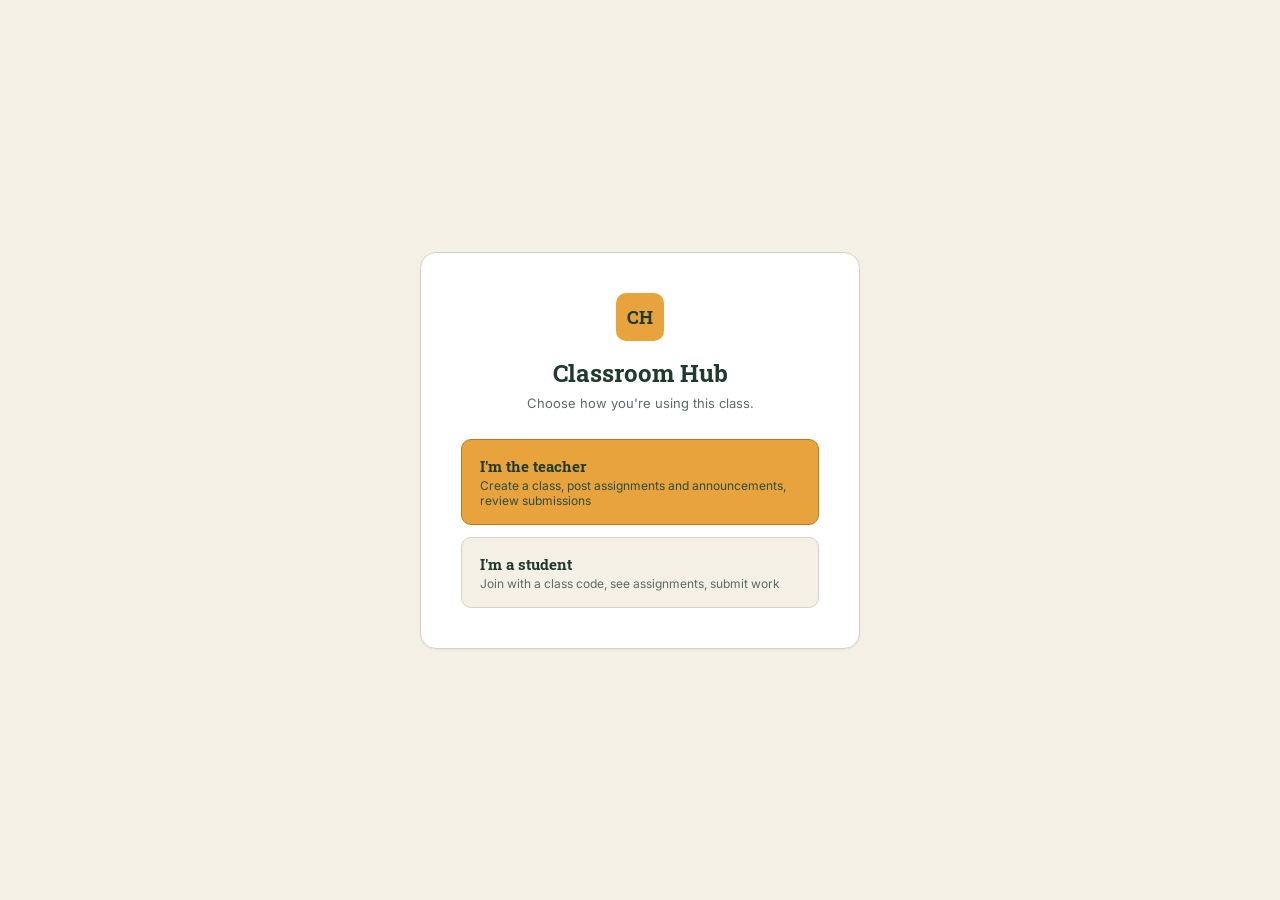
==== index.html @ b644c664 "Add files via upload" ====
<!DOCTYPE html>
<html lang="en">
<head>
<meta charset="UTF-8">
<meta name="viewport" content="width=device-width, initial-scale=1.0">
<title>Classroom Hub</title>
<link rel="preconnect" href="https://fonts.googleapis.com">
<link href="https://fonts.googleapis.com/css2?family=Roboto+Slab:wght@500;700&family=Inter:wght@400;500;600&display=swap" rel="stylesheet">
<link rel="stylesheet" href="styles.css">
<style>
  .landing{min-height:100vh;display:flex;align-items:center;justify-content:center;padding:24px;}
  .landing-card{background:var(--paper);border:0.5px solid var(--line);border-radius:16px;padding:40px;width:440px;max-width:100%;box-shadow:var(--shadow);text-align:center;}
  .landing-card .mark{width:48px;height:48px;background:var(--amber);border-radius:10px;display:flex;align-items:center;justify-content:center;color:var(--forest);font-family:'Roboto Slab',serif;font-weight:700;font-size:18px;margin:0 auto 16px;}
  .landing-card h1{font-size:24px;margin-bottom:6px;}
  .landing-card p{font-size:13px;color:var(--slate);margin:0 0 28px;}
  .landing-links{display:flex;flex-direction:column;gap:12px;}
  .landing-link{display:block;text-decoration:none;background:var(--cream);border:0.5px solid var(--line);border-radius:10px;padding:16px 18px;text-align:left;transition:background 0.15s;}
  .landing-link:hover{background:#EFE8D8;}
  .landing-link.primary{background:var(--amber);border-color:var(--amber-dark);}
  .landing-link.primary:hover{background:var(--amber-dark);}
  .landing-link .role{font-family:'Roboto Slab',serif;font-weight:700;font-size:15px;color:var(--forest);margin-bottom:2px;}
  .landing-link .desc{font-size:12px;color:var(--slate);}
  .landing-link.primary .desc{color:var(--forest-light);}
</style>
</head>
<body>
  <div class="landing">
    <div class="landing-card">
      <div class="mark">CH</div>
      <h1>Classroom Hub</h1>
      <p>Choose how you're using this class.</p>
      <div class="landing-links">
        <a class="landing-link primary" href="teacher.html">
          <div class="role">I'm the teacher</div>
          <div class="desc">Create a class, post assignments and announcements, review submissions</div>
        </a>
        <a class="landing-link" href="student.html">
          <div class="role">I'm a student</div>
          <div class="desc">Join with a class code, see assignments, submit work</div>
        </a>
      </div>
    </div>
  </div>
</body>
</html>
---- styles.css ----
/* ============================= DESIGN TOKENS ============================= */
:root{
  --forest:#1F3A2E;
  --forest-light:#2B4F3E;
  --cream:#F5F0E6;
  --paper:#FFFFFF;
  --amber:#E8A33D;
  --amber-dark:#B87A1F;
  --slate:#5C6B66;
  --slate-light:#8B9A94;
  --coral:#C1502E;
  --green-ok:#3B6D40;
  --line:#D8D2C2;
  --radius:10px;
  --shadow:0 1px 2px rgba(31,58,46,0.08);
  font-family:'Inter',sans-serif;
}
*{box-sizing:border-box;}
body{margin:0;background:var(--cream);color:var(--forest);min-height:100vh;}
h1,h2,h3{font-family:'Roboto Slab',serif;font-weight:700;margin:0;}
.mono{font-family:'JetBrains Mono',monospace;}

/* ============================= LAYOUT ============================= */
.app{display:flex;min-height:100vh;}
.sidebar{width:220px;background:var(--forest);color:var(--cream);padding:20px 14px;display:flex;flex-direction:column;gap:4px;flex-shrink:0;}
.brand{display:flex;align-items:center;gap:8px;margin-bottom:22px;padding:0 6px;}
.brand .mark{width:28px;height:28px;background:var(--amber);border-radius:6px;display:flex;align-items:center;justify-content:center;color:var(--forest);font-family:'Roboto Slab',serif;font-weight:700;}
.brand h1{font-size:16px;color:var(--cream);}
.nav-btn{background:none;border:none;text-align:left;color:var(--cream);opacity:0.75;padding:10px 12px;border-radius:8px;font-size:14px;font-weight:500;cursor:pointer;display:flex;align-items:center;gap:10px;}
.nav-btn:hover{opacity:1;background:var(--forest-light);}
.nav-btn.active{opacity:1;background:var(--forest-light);color:var(--amber);}
.class-code-box{margin-top:auto;background:var(--forest-light);border-radius:10px;padding:12px;}
.class-code-box label{display:block;color:var(--slate-light);margin-bottom:6px;letter-spacing:.03em;text-transform:uppercase;font-size:10px;}
.class-code-box .code{font-family:'JetBrains Mono',monospace;font-size:18px;font-weight:700;color:var(--amber);letter-spacing:.08em;}
.sync-dot{display:flex;align-items:center;gap:6px;font-size:11px;color:var(--slate-light);margin-top:10px;}
.sync-dot .dot{width:6px;height:6px;border-radius:50%;background:#5DCAA5;flex-shrink:0;}
.sync-dot .dot.offline{background:var(--coral);}

.main{flex:1;padding:28px 36px;max-width:980px;}
.topbar{display:flex;justify-content:space-between;align-items:flex-start;margin-bottom:24px;}
.topbar h2{font-size:22px;}
.topbar p{margin:4px 0 0;color:var(--slate);font-size:13px;}
.who{display:flex;align-items:center;gap:10px;background:var(--paper);border:0.5px solid var(--line);padding:8px 12px;border-radius:var(--radius);}
.who .avatar{width:30px;height:30px;border-radius:50%;background:var(--amber);color:var(--forest);display:flex;align-items:center;justify-content:center;font-weight:700;font-size:12px;}
.who span{font-size:13px;font-weight:600;}
.who small{display:block;color:var(--slate);font-weight:400;font-size:11px;}

/* ============================= CARDS ============================= */
.card{background:var(--paper);border:0.5px solid var(--line);border-radius:12px;padding:18px 20px;margin-bottom:14px;box-shadow:var(--shadow);}
.card-row{display:flex;justify-content:space-between;align-items:flex-start;gap:14px;}
.card h3{font-size:15px;margin-bottom:4px;}
.card .meta{font-size:12px;color:var(--slate);}
.card .body-text{font-size:13px;color:var(--forest);margin-top:8px;line-height:1.5;}
.grid-2{display:grid;grid-template-columns:1fr 1fr;gap:14px;}
.empty{text-align:center;padding:40px 20px;color:var(--slate);border:1px dashed var(--line);border-radius:12px;background:rgba(255,255,255,0.4);}
.empty h3{color:var(--forest);font-size:15px;margin-bottom:6px;}
.empty p{font-size:13px;margin:0 0 14px;}

/* stamp badge — signature element, a rubber-stamped ledger mark */
.stamp{display:inline-block;font-family:'JetBrains Mono',monospace;font-size:10px;font-weight:700;letter-spacing:.06em;text-transform:uppercase;padding:4px 9px;border-radius:3px;border:1.5px solid currentColor;transform:rotate(-3deg);white-space:nowrap;}
.stamp.assigned{color:var(--amber-dark);}
.stamp.submitted{color:var(--forest);}
.stamp.overdue{color:var(--coral);}

/* ============================= FORMS ============================= */
input,textarea,select{width:100%;font-family:'Inter',sans-serif;font-size:13px;padding:9px 11px;border:0.5px solid var(--line);border-radius:8px;background:var(--paper);color:var(--forest);}
input:focus,textarea:focus,select:focus{outline:2px solid var(--amber);outline-offset:1px;}
label{font-size:12px;font-weight:600;color:var(--slate);display:block;margin-bottom:5px;}
.field{margin-bottom:12px;}
button.btn{font-family:'Inter',sans-serif;font-size:13px;font-weight:600;padding:9px 16px;border-radius:8px;border:0.5px solid var(--line);background:var(--paper);color:var(--forest);cursor:pointer;}
button.btn:hover{background:var(--cream);}
button.btn.primary{background:var(--amber);border-color:var(--amber-dark);color:var(--forest);}
button.btn.primary:hover{background:var(--amber-dark);color:var(--cream);}
button.btn.danger{color:var(--coral);}
button.btn.small{padding:6px 10px;font-size:12px;}
.form-actions{display:flex;gap:8px;justify-content:flex-end;margin-top:6px;}

/* ============================= MISC ============================= */
.section-head{display:flex;justify-content:space-between;align-items:center;margin-bottom:14px;}
.modal-bg{position:fixed;inset:0;background:rgba(31,58,46,0.35);display:flex;align-items:center;justify-content:center;z-index:50;}
.modal{background:var(--paper);border-radius:14px;padding:22px 24px;width:420px;max-width:90vw;box-shadow:0 8px 30px rgba(0,0,0,0.2);}
.modal h3{margin-bottom:14px;font-size:16px;}
.hidden{display:none !important;}

/* ============================= GATE SCREEN (create/join) ============================= */
.gate{min-height:100vh;display:flex;align-items:center;justify-content:center;padding:24px;}
.gate-card{background:var(--paper);border:0.5px solid var(--line);border-radius:16px;padding:32px;width:380px;max-width:100%;box-shadow:var(--shadow);}
.gate-card .mark{width:40px;height:40px;background:var(--amber);border-radius:8px;display:flex;align-items:center;justify-content:center;color:var(--forest);font-family:'Roboto Slab',serif;font-weight:700;margin-bottom:14px;}
.gate-card h2{font-size:20px;margin-bottom:4px;}
.gate-card p{font-size:13px;color:var(--slate);margin:0 0 20px;}
.gate-error{color:var(--coral);font-size:12px;margin-top:8px;min-height:16px;}
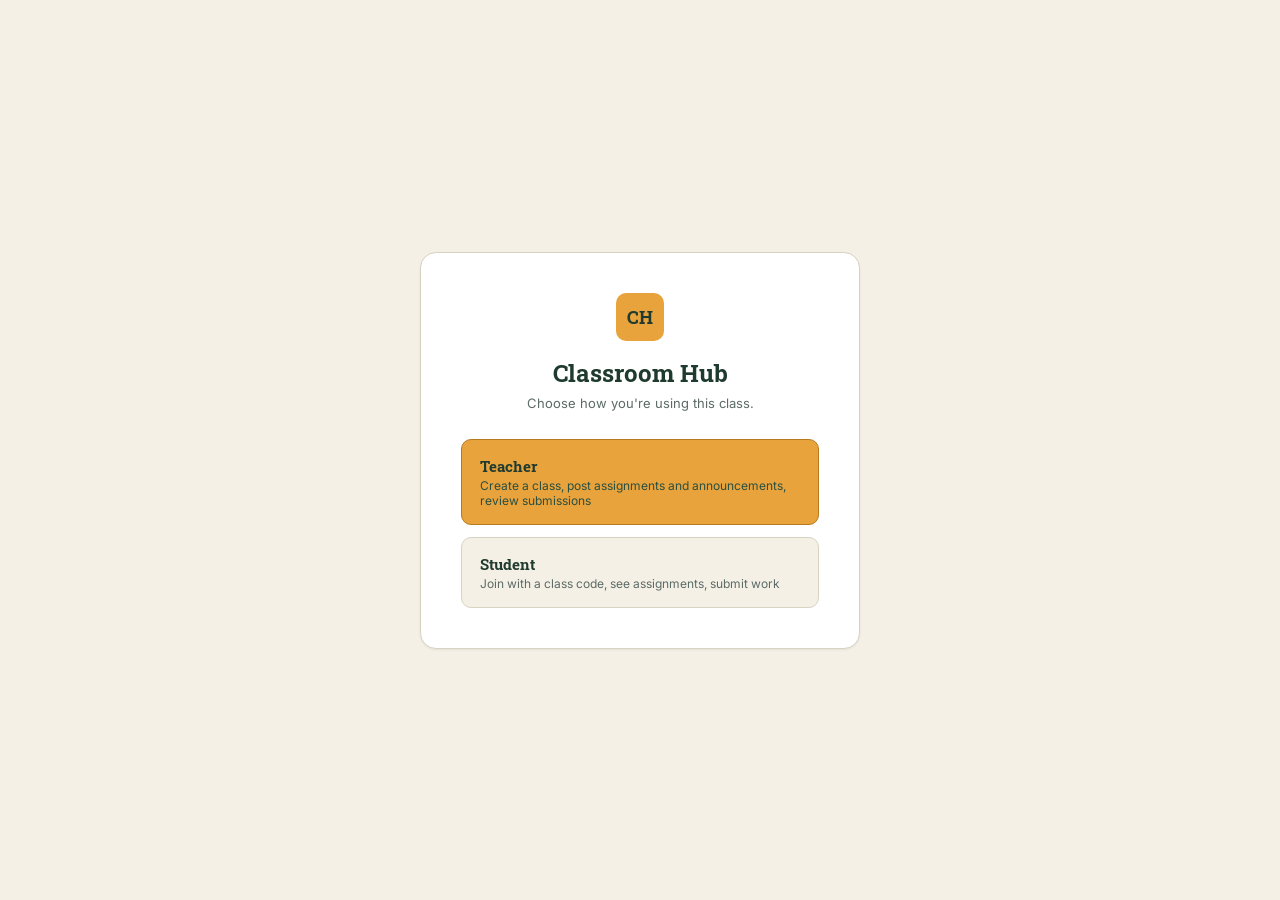
==== commit 034a1ed6: "Changed landing page button names and rolled back firebase-config.js." ====
--- a/index.html
+++ b/index.html
@@ -31,15 +31,15 @@
       <p>Choose how you're using this class.</p>
       <div class="landing-links">
         <a class="landing-link primary" href="teacher.html">
-          <div class="role">I'm the teacher</div>
+          <div class="role">Teacher</div>
           <div class="desc">Create a class, post assignments and announcements, review submissions</div>
         </a>
         <a class="landing-link" href="student.html">
-          <div class="role">I'm a student</div>
+          <div class="role">Student</div>
           <div class="desc">Join with a class code, see assignments, submit work</div>
         </a>
       </div>
     </div>
   </div>
 </body>
-</html>
+</html>
--- a/styles.css
+++ b/styles.css
@@ -82,10 +82,24 @@
 .modal h3{margin-bottom:14px;font-size:16px;}
 .hidden{display:none !important;}
 
+/* ============================= QUIZZES ============================= */
+.quiz-q{border:0.5px solid var(--line);border-radius:10px;padding:14px 16px;margin-bottom:12px;background:var(--cream);}
+.quiz-q img{max-width:100%;max-height:260px;object-fit:contain;border-radius:8px;margin:10px 0;display:block;}
+.quiz-opt{padding:9px 12px;border:0.5px solid var(--line);border-radius:8px;margin-bottom:6px;cursor:pointer;background:var(--paper);font-size:13px;}
+.quiz-opt:hover{background:#EFE8D8;}
+.quiz-opt.selected{border-color:var(--amber-dark);background:#FCEFD8;font-weight:600;}
+.feedback{font-size:12px;font-weight:700;margin-top:8px;padding:5px 10px;border-radius:6px;display:inline-block;}
+.feedback.correct{background:rgba(59,109,64,0.14);color:var(--green-ok);}
+.feedback.incorrect{background:rgba(193,80,46,0.14);color:var(--coral);}
+.feedback.revealed{background:rgba(184,122,31,0.14);color:var(--amber-dark);}
+.qbuilder-row{border:0.5px dashed var(--line);border-radius:8px;padding:14px;margin-bottom:12px;position:relative;background:var(--cream);}
+.qbuilder-row .remove-q{position:absolute;top:10px;right:10px;}
+.qbuilder-row .opt-input{margin-bottom:6px;}
+
 /* ============================= GATE SCREEN (create/join) ============================= */
 .gate{min-height:100vh;display:flex;align-items:center;justify-content:center;padding:24px;}
 .gate-card{background:var(--paper);border:0.5px solid var(--line);border-radius:16px;padding:32px;width:380px;max-width:100%;box-shadow:var(--shadow);}
 .gate-card .mark{width:40px;height:40px;background:var(--amber);border-radius:8px;display:flex;align-items:center;justify-content:center;color:var(--forest);font-family:'Roboto Slab',serif;font-weight:700;margin-bottom:14px;}
 .gate-card h2{font-size:20px;margin-bottom:4px;}
 .gate-card p{font-size:13px;color:var(--slate);margin:0 0 20px;}
-.gate-error{color:var(--coral);font-size:12px;margin-top:8px;min-height:16px;}
+.gate-error{color:var(--coral);font-size:12px;margin-top:8px;min-height:16px;}
